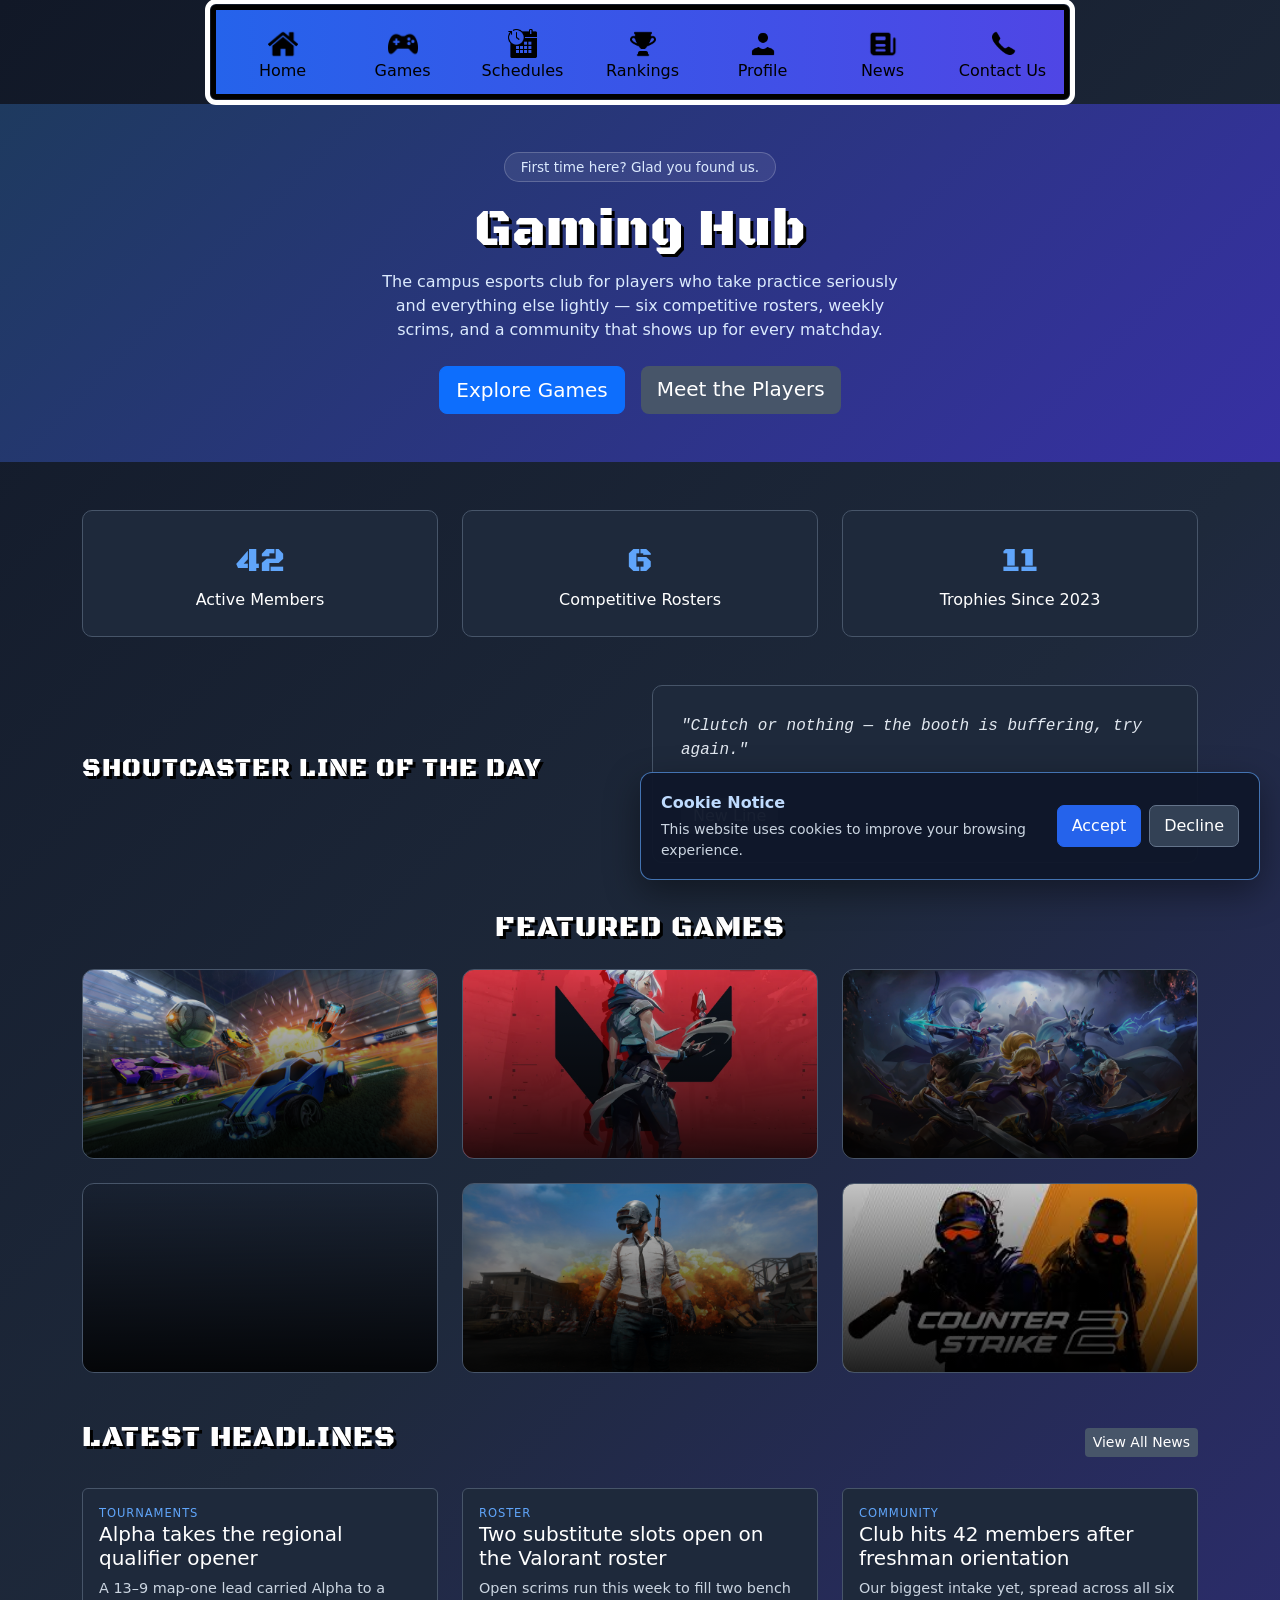
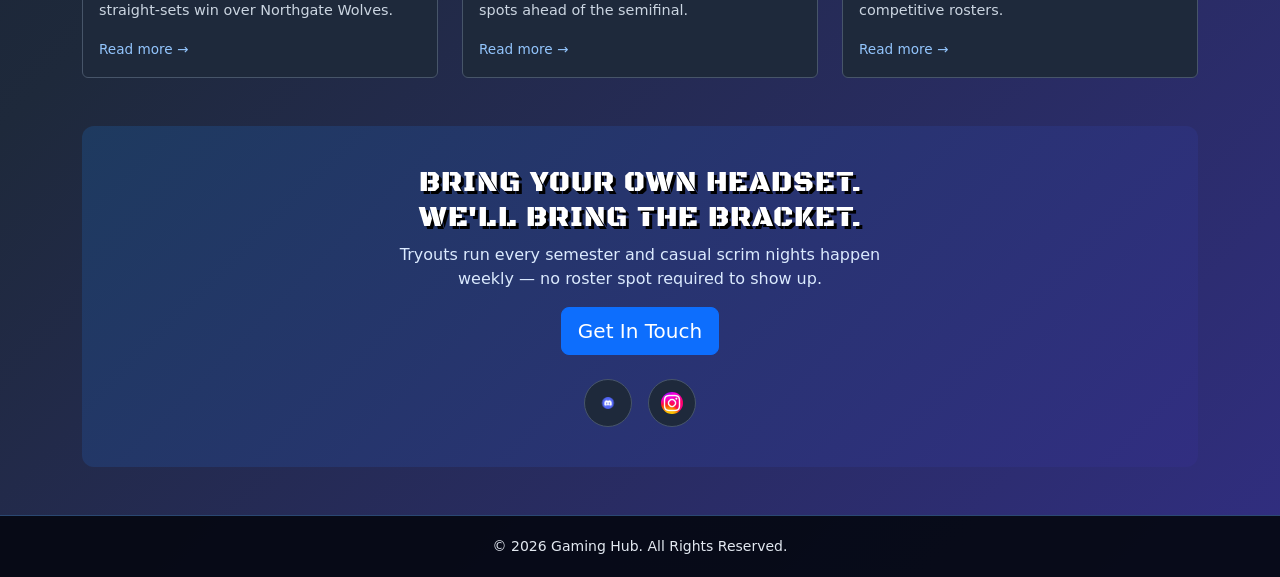
==== index.html @ 39c7ee6d "Initial commit" ====
<!DOCTYPE html>
<html lang="en">

<head>
    <meta charset="UTF-8">
    <meta name="viewport" content="width=device-width, initial-scale=1.0">

    <title>Home</title>

    <link rel="stylesheet" href="css/nav.css">

    <!-- Bootstrap CSS -->
    <link rel="stylesheet" href="css/bootstrap.min.css">

    <!-- Google Font (same display font used on the Rankings page) -->
    <link rel="preconnect" href="https://fonts.googleapis.com">
    <link rel="preconnect" href="https://fonts.gstatic.com" crossorigin>
    <link href="https://fonts.googleapis.com/css2?family=Black+Ops+One&display=swap" rel="stylesheet">

    <style>
        body {
            background: linear-gradient(135deg, #111827, #1e293b, #312e81);
            min-height: 100vh;
            color: white;
        }

        .navbar {
            background: linear-gradient(90deg, #2563eb, #4f46e5);
            z-index: 1000;
        }

        .display-title {
            font-family: "Black Ops One", cursive;
            letter-spacing: 1px;
            text-shadow: 3px 3px 0px #000;
        }

        /* Hero */
        .hero {
            background: linear-gradient(135deg, #1e3a5f, #3730a3);
            color: white;
        }

        .hero p {
            color: #dbeafe;
        }

        .welcome-note {
            display: inline-block;
            font-size: .85rem;
            color: #bfdbfe;
            background: rgba(255, 255, 255, .08);
            border: 1px solid rgba(255, 255, 255, .2);
            border-radius: 20px;
            padding: 4px 16px;
            margin-bottom: 18px;
        }

        /* Stat blocks */
        .stat-card {
            background: #1e293b;
            border: 1px solid #475569;
            border-radius: 10px;
            padding: 24px;
            text-align: center;
            height: 100%;
        }

        .stat-card .num {
            font-family: "Black Ops One", cursive;
            font-size: 2.2rem;
            color: #60a5fa;
        }

        /* Shoutcaster / REST API card */
        .quote-card {
            background: #1e293b;
            border: 1px solid #475569;
            border-radius: 10px;
            padding: 28px;
        }

        #hype-quote {
            min-height: 60px;
            font-style: italic;
            color: #e2e8f0;
        }

        #hype-quote.loading {
            opacity: .6;
        }

        .btn-ghost {
            background: #475569;
            border: none;
            color: white;
        }

        .btn-ghost:hover {
            background: #64748b;
            color: white;
        }

        /* Game cards */
        .game-card {
            position: relative;
            display: block;
            height: 190px;
            border-radius: 12px;
            overflow: hidden;
            background-size: cover;
            background-position: center;
            border: 1px solid #475569;
            text-decoration: none;
            transition: .3s;
        }

        .game-card:hover {
            transform: scale(1.04);
            box-shadow: 0 8px 20px rgba(0, 0, 0, 0.5);
        }

        .game-card .shade {
            position: absolute;
            inset: 0;
            background: linear-gradient(to top, rgba(0, 0, 0, .85), rgba(0, 0, 0, .1));
            display: flex;
            align-items: flex-end;
            justify-content: center;
            padding-bottom: 12px;
        }

        .game-card .shade img {
            max-height: 46px;
            max-width: 80%;
            object-fit: contain;
        }

        /* News teaser */
        .news-teaser {
            background: #1e293b;
            border: 1px solid #475569;
            color: white;
            height: 100%;
        }

        .news-teaser .tag {
            font-size: .72rem;
            letter-spacing: .08em;
            text-transform: uppercase;
            color: #60a5fa;
        }

        .news-teaser a {
            color: #93c5fd;
            text-decoration: none;
            font-size: .85rem;
        }

        /* Join / social */
        .join-card {
            background: linear-gradient(135deg, #1e3a5f, #312e81);
            border-radius: 12px;
            padding: 40px;
        }

        .share-btn {
            width: 48px;
            height: 48px;
            border-radius: 50%;
            background: #1e293b;
            border: 1px solid #475569;
            color: white;
            display: inline-flex;
            align-items: center;
            justify-content: center;
            font-size: 1.1rem;
            text-decoration: none;
        }

        .share-btn:hover {
            background: #475569;
            color: white;
        }

        footer {
            color: #94a3b8;
            font-size: .85rem;
            padding: 30px 0;
            text-align: center;
        }
    </style>
</head>

<body>

    <script src="js/nav.js"></script>

    <!-- ================= HERO ================= -->
    <section class="hero text-center p-5">
        <p class="welcome-note" id="welcome-note">Welcome!</p>
        <h1 class="display-title" style="font-size:clamp(2rem,6vw,3.2rem);">Gaming Hub</h1>
        <p class="mx-auto" style="max-width:52ch;">
            The campus esports club for players who take practice seriously and everything else lightly —
            six competitive rosters, weekly scrims, and a community that shows up for every matchday.
        </p>
        <div class="d-flex justify-content-center gap-3 flex-wrap mt-4">
            <a href="Games.html" class="btn btn-primary btn-lg">Explore Games</a>
            <a href="playerprofile.html" class="btn btn-ghost btn-lg">Meet the Players</a>
        </div>
    </section>

    <!-- ================= STATS ================= -->
    <section class="container my-5">
        <div class="row g-4">
            <div class="col-md-4">
                <div class="stat-card">
                    <div class="num">42</div>
                    <div>Active Members</div>
                </div>
            </div>
            <div class="col-md-4">
                <div class="stat-card">
                    <div class="num">6</div>
                    <div>Competitive Rosters</div>
                </div>
            </div>
            <div class="col-md-4">
                <div class="stat-card">
                    <div class="num">11</div>
                    <div>Trophies Since 2023</div>
                </div>
            </div>
        </div>
    </section>

    <!-- ================= SHOUTCASTER LINE (RESTful API demo) ================= -->
    <section class="container my-5">
        <div class="row align-items-center g-4">
            <div class="col-lg-6">
                <h2 class="display-title" style="font-size:1.6rem;">SHOUTCASTER LINE OF THE DAY</h2>
            </div>
            <div class="col-lg-6">
                <div class="quote-card">
                    <p id="hype-quote" style="font-family:monospace;">Loading…</p>
                    <button id="refresh-quote" class="btn btn-ghost mt-2">New Line</button>
                </div>
            </div>
        </div>
    </section>

    <!-- ================= FEATURED GAMES ================= -->
    <section class="container my-5">
        <h2 class="display-title text-center mb-4" style="font-size:1.8rem;">FEATURED GAMES</h2>
        <div class="row g-4">
            <div class="col-6 col-md-4">
                <a href="Game1.html" class="game-card" style="background-image:url('pics/rocketleague.jpg');">
                    <div class="shade"></div>
                </a>
            </div>
            <div class="col-6 col-md-4">
                <a href="Game2.html" class="game-card" style="background-image:url('pics/valo.png');">
                    <div class="shade"></div>
                </a>
            </div>
            <div class="col-6 col-md-4">
                <a href="Game3.html" class="game-card" style="background-image:url('pics/mobilelegends.jpg');">
                    <div class="shade"></div>
                </a>
            </div>
            <div class="col-6 col-md-4">
                <a href="Game4.html" class="game-card" style="background-image:url('pics/apex_back.png');">
                    <div class="shade"></div>
                </a>
            </div>
            <div class="col-6 col-md-4">
                <a href="Game5.html" class="game-card" style="background-image:url('pics/PUBG.jpg');">
                    <div class="shade"></div>
                </a>
            </div>
            <div class="col-6 col-md-4">
                <a href="Game6.html" class="game-card" style="background-image:url('pics/cs2.jpg');">
                    <div class="shade"></div>
                </a>
            </div>
        </div>
    </section>

    <!-- ================= LATEST HEADLINES ================= -->
    <section class="container my-5">
        <div class="d-flex justify-content-between align-items-center mb-4 flex-wrap gap-2">
            <h2 class="display-title" style="font-size:1.8rem;">LATEST HEADLINES</h2>
            <a href="news.html" class="btn btn-ghost btn-sm">View All News</a>
        </div>
        <div class="row g-4">
            <div class="col-md-4">
                <div class="card news-teaser">
                    <div class="card-body">
                        <div class="tag">Tournaments</div>
                        <h5 class="card-title">Alpha takes the regional qualifier opener</h5>
                        <p class="card-text" style="color:#cbd5e1;font-size:.9rem;">A 13–9 map-one lead carried Alpha to
                            a straight-sets win over Northgate Wolves.</p>
                        <a href="news.html">Read more &rarr;</a>
                    </div>
                </div>
            </div>
            <div class="col-md-4">
                <div class="card news-teaser">
                    <div class="card-body">
                        <div class="tag">Roster</div>
                        <h5 class="card-title">Two substitute slots open on the Valorant roster</h5>
                        <p class="card-text" style="color:#cbd5e1;font-size:.9rem;">Open scrims run this week to fill
                            two bench spots ahead of the semifinal.</p>
                        <a href="news.html">Read more &rarr;</a>
                    </div>
                </div>
            </div>
            <div class="col-md-4">
                <div class="card news-teaser">
                    <div class="card-body">
                        <div class="tag">Community</div>
                        <h5 class="card-title">Club hits 42 members after freshman orientation</h5>
                        <p class="card-text" style="color:#cbd5e1;font-size:.9rem;">Our biggest intake yet, spread
                            across all six competitive rosters.</p>
                        <a href="news.html">Read more &rarr;</a>
                    </div>
                </div>
            </div>
        </div>
    </section>

    <!-- ================= JOIN / SOCIAL ================= -->
    <section class="container my-5">
        <div class="join-card text-center">
            <h2 class="display-title" style="font-size:1.8rem;">BRING YOUR OWN HEADSET.<br>WE'LL BRING THE BRACKET.</h2>
            <p class="mx-auto" style="max-width:50ch;color:#dbeafe;">Tryouts run every semester and casual scrim nights
                happen weekly — no roster spot required to show up.</p>
            <a href="contact us.html" class="btn btn-primary btn-lg mb-4">Get In Touch</a>
            <div class="d-flex justify-content-center gap-3 flex-wrap">
                <a href="#" class="share-btn" data-network="discord" title="Join our Discord"><img
                        src="pics/discord.png" alt="Discord" style="width:22px;height:22px;object-fit:contain;"></a>
                <a href="#" class="share-btn" data-network="instagram" title="Follow on Instagram"><img
                        src="pics/instagram.jpg" alt="Instagram"
                        style="width:22px;height:22px;object-fit:cover;border-radius:50%;"></a>
            </div>
        </div>
    </section>

    <footer>
        &copy; 2026 Gaming Hub &middot; <a href="news.html" style="color:#93c5fd;">News</a> &middot; <a
            href="contact us.html" style="color:#93c5fd;">Contact</a>
    </footer>

    <script src="https://code.jquery.com/jquery-3.7.1.min.js"></script>
    <script src="js/bootstrap.bundle.min.js"></script>
    <script src="js/home.js"></script>
</body>

</html>
---- css/nav.css ----
/*icon size*/
.icon {
    width: 30px;
    height: 30px;
}



/*border around the navigation bar*/
.navbar {
    margin:5px auto;
    width:fit-content;
    border:5px solid black;
    border-radius: 5px;
    outline: 5px solid white;
    outline-offset: 1px;
    background: linear-gradient(to bottom, rgba(255, 255, 255, .9), rgba(var(--r), var(--g), var(--b), var(--a)));
    /*use custom backgrounds, from your page*/
    user-select: none;
    
    
}

/*alignment*/
.navbar > ul {
    list-style-type: none;
    margin: 3px;
    padding: 1px;

    display: flex;
    justify-content: center;
    align-items: center;
    flex-wrap: wrap;
}

.navbar > ul > li {
    position:relative;
    margin: 5px;
    padding: 5px;
    width: fit-content;
    height: 50px;
    z-index: 1;
}


.more{
    display:none;
}

@media (max-width: 600px) {
    .op{
        display:none;
    }
    .more{
        display:block;
    }
    .icon {
        width:20px;
        height:20px;
    }
    .navbar > ul > li {
        margin: 2px;
        padding: 2px;
    }

    .navbar > ul > li a {
        font-size: 12px;
    }
}

/*size of each and every box in navigation bar*/
.box >a {
    width: 105%;
    min-width:100px;
    height: 120%;

    display: flex;
    flex-direction: column;
    align-items: center;
    justify-content: center;

    box-sizing: border-box;

    color: black;
    text-decoration: none;
    border-radius: 5px;
}

/*list for the games*/
#list{
    position: relative;
}

/*making the list of games much easier to see*/
.listgames {
    list-style-type: none;
    display: none;
    position:absolute;
    top:100%;
    left:0px;
    margin: 0;
    padding: 0;
    background: black;
    border-radius: 5px;
}
.listgames >li >a{
    display:flex;
    align-items: center;
    gap: 10px;

    color: white;
    text-decoration: none;
    padding: 10px;
}

/*when hovering on the navigation bar*/

.navbar >ul >li:hover {
    z-index: 1000;
}

.box >a .hover{
    display:none;
}
.box:hover >a .norm {
    display: none;
}

.box:hover >a .hover {
    display: block;
}

.box:hover >a {
    background: linear-gradient(to top, rgba(0, 0, 0, 0.8), rgba(255,255,255,0.8));
    color:white;
}

/*when hovering on the list of games + other lists*/
.listgames .hover {
    display:none;
}

.listgames li:hover .norm {
    display:none;
}
.listgames li:hover .hover {
    display:block;
}

.listgames li:hover {
    background: white;
}

.listgames li:hover a {
    color: black;
}

#list:hover .listgames {
    display: block;
}

.site-footer {
    width: 100%;
    margin-top: 40px;
    padding: 20px;
    color: #e2e8f0;
    background: rgba(5, 8, 18, 0.92);
    border-top: 1px solid rgba(96, 165, 250, 0.4);
    text-align: center;
    font-size: 14px;
}

.site-cookie-banner {
    position: fixed;
    right: 20px;
    bottom: 20px;
    z-index: 9999;
    display: flex;
    align-items: center;
    gap: 24px;
    max-width: 620px;
    padding: 18px 20px;
    color: #ffffff;
    background: rgba(15, 23, 42, 0.96);
    border: 1px solid rgba(96, 165, 250, 0.65);
    border-radius: 12px;
    box-shadow: 0 12px 35px rgba(0, 0, 0, 0.4);
}

.site-cookie-banner strong {
    display: block;
    margin-bottom: 4px;
    color: #bfdbfe;
}

.site-cookie-banner p {
    margin: 0;
    color: #cbd5e1;
    font-size: 14px;
}

.site-cookie-buttons {
    display: flex;
    gap: 8px;
}

.site-cookie-buttons button {
    padding: 8px 14px;
    color: #ffffff;
    background: #334155;
    border: 1px solid #64748b;
    border-radius: 7px;
    cursor: pointer;
}

.site-cookie-buttons button:first-child {
    background: #2563eb;
    border-color: #2563eb;
}

@media (max-width: 650px) {
    .site-cookie-banner {
        right: 12px;
        bottom: 12px;
        left: 12px;
        flex-direction: column;
        align-items: stretch;
    }

    .site-cookie-buttons button {
        flex: 1;
    }
}
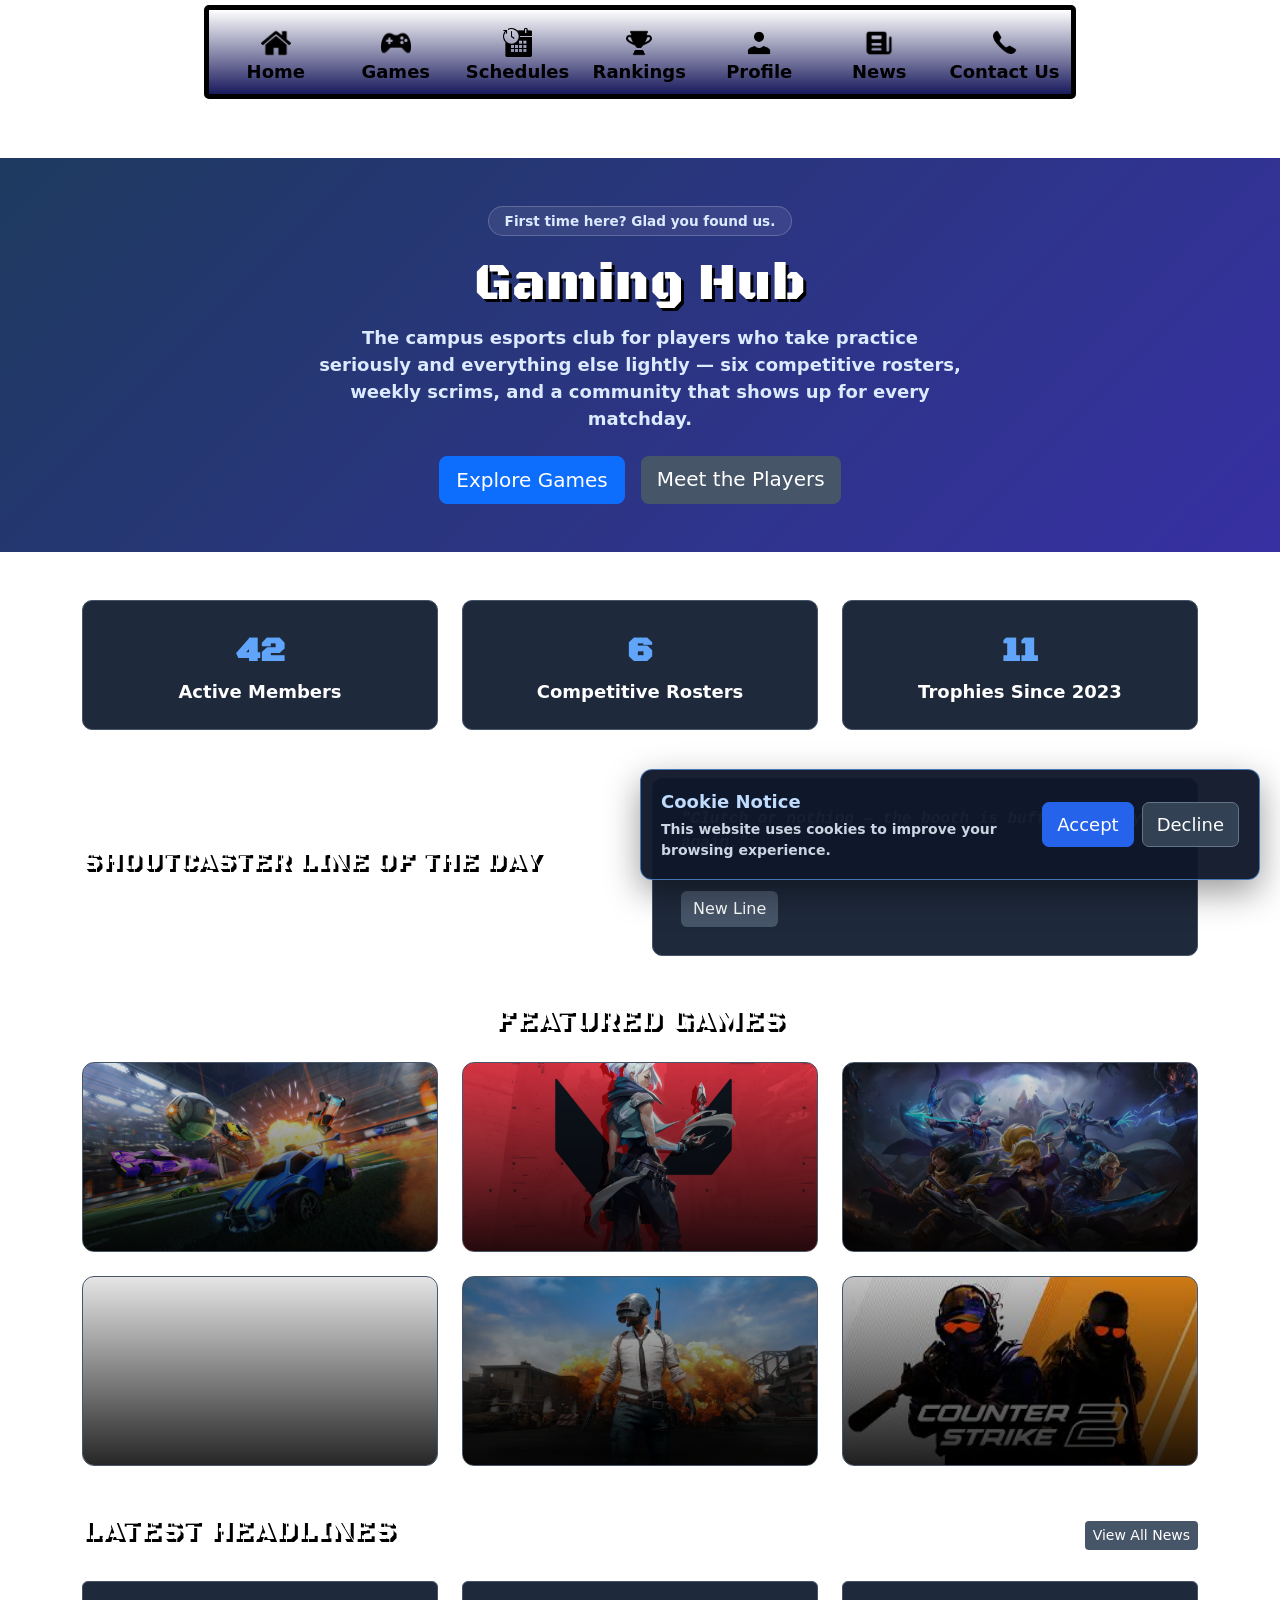
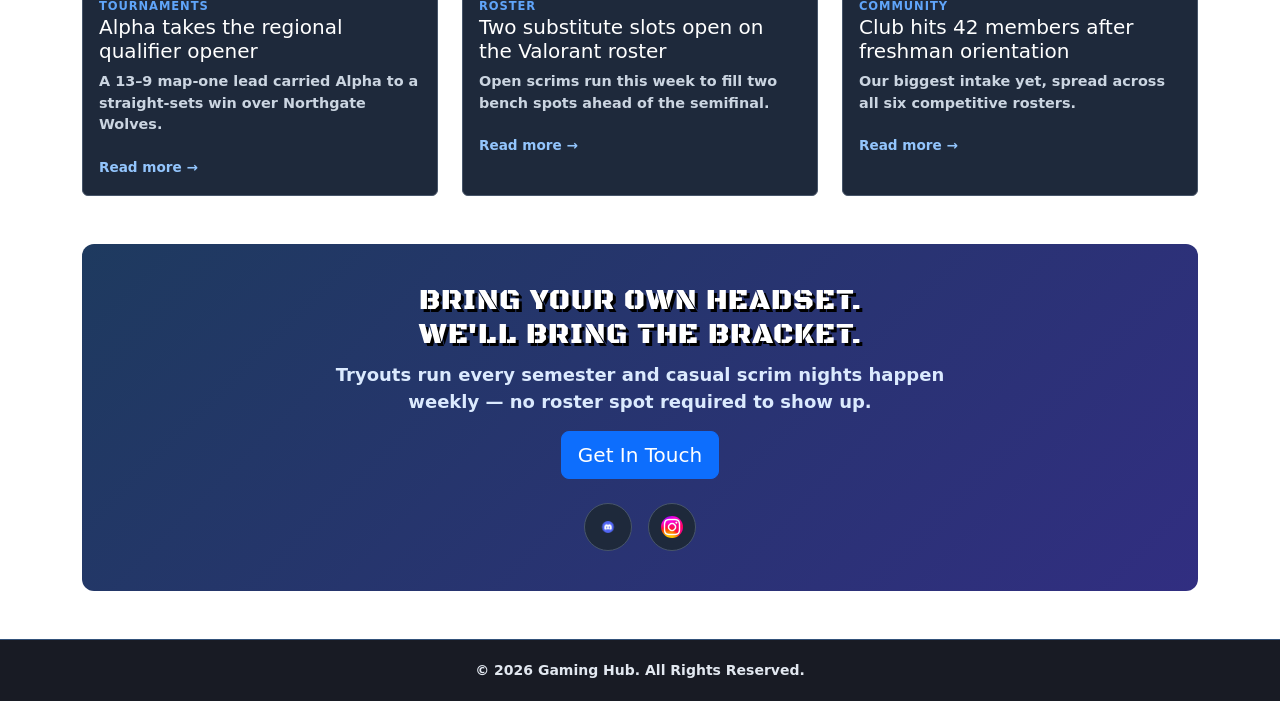
==== commit 4c23f713: "reupload" ====
--- a/index.html
+++ b/index.html
@@ -19,15 +19,18 @@
 
     <style>
         body {
-            background: linear-gradient(135deg, #111827, #1e293b, #312e81);
+            --r:0;
+            --g:1;
+            --b:75;
+            --a:.9;
+            background-image: linear-gradient(rgba(var(--r), var(--g), var(--b), var(--a)));
             min-height: 100vh;
             color: white;
-        }
-
-        .navbar {
-            background: linear-gradient(90deg, #2563eb, #4f46e5);
-            z-index: 1000;
-        }
+            font-weight:bolder;
+            font-size:large;
+        }
+
+        
 
         .display-title {
             font-family: "Black Ops One", cursive;
@@ -195,7 +198,8 @@
 <body>
 
     <script src="js/nav.js"></script>
-
+    <br>
+    <br>
     <!-- ================= HERO ================= -->
     <section class="hero text-center p-5">
         <p class="welcome-note" id="welcome-note">Welcome!</p>
